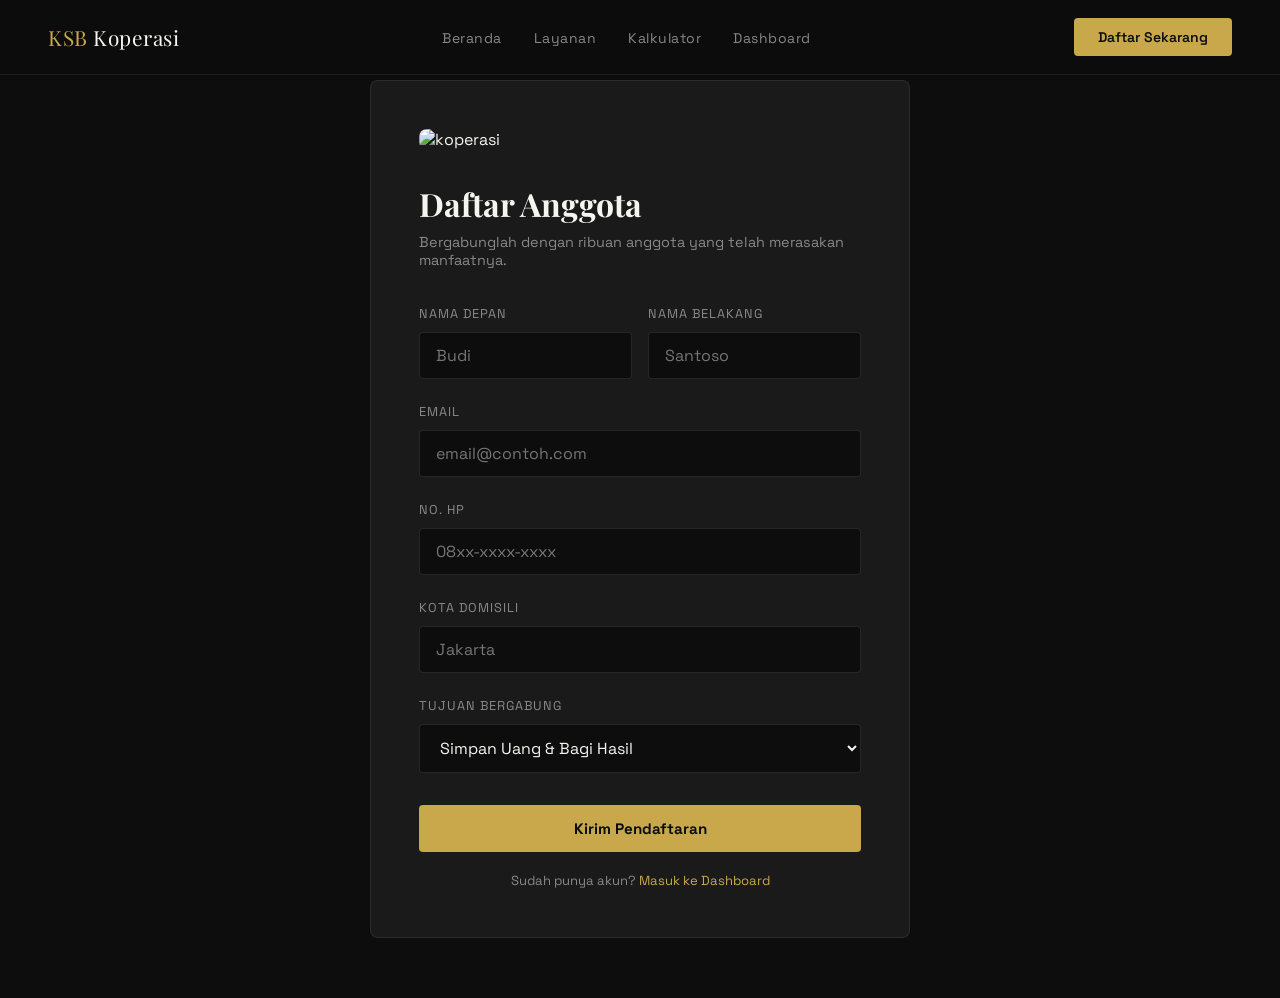
==== daftar.html @ c70a6482 "Add files via upload" ====
<!DOCTYPE html>
<html lang="id">
<head>
<meta charset="UTF-8">
<meta name="viewport" content="width=device-width, initial-scale=1.0">
<title>Daftar Anggota — Koperasi Sejahtera Bersama</title>
<link rel="stylesheet" href="style.css">
<style>
  .page-wrap {
    padding-top: 80px; min-height: 100vh;
    display: flex; align-items: center; justify-content: center;
    padding-bottom: 60px;
  }
  .daftar-box {
    background: var(--gray-dark);
    border: 1px solid var(--border);
    border-radius: 8px;
    padding: 48px;
    width: 100%; max-width: 540px;
    margin: 0 24px;
  }

  /* Tempat gambar di atas form */
  .daftar-img {
    width: 100%;
    border-radius: 8px;
    margin-bottom: 32px;
    display: block;
    object-fit: cover;
    max-height: 220px;
  }
  /* Jika belum ada gambar, tampilkan placeholder */
  .daftar-img-placeholder {
    width: 100%; height: 180px;
    border-radius: 8px;
    background: rgba(201,168,76,0.06);
    border: 2px dashed rgba(201,168,76,0.3);
    display: flex; flex-direction: column;
    align-items: center; justify-content: center;
    margin-bottom: 32px;
    color: var(--gray-light);
    font-size: 0.85rem; gap: 8px;
  }
  .daftar-img-placeholder span { font-size: 2rem; }

  .daftar-title {
    font-family: 'Playfair Display', serif;
    font-size: 2rem; font-weight: 700; margin-bottom: 8px;
  }
  .daftar-sub { color: var(--gray-light); font-size: 0.9rem; margin-bottom: 36px; }
  .daftar-row { display: grid; grid-template-columns: 1fr 1fr; gap: 16px; }

  .success-msg { display: none; text-align: center; padding: 24px 0; }
  .success-msg.show { display: block; }
  .success-icon { font-size: 3rem; margin-bottom: 16px; }
  .success-msg h3 { font-family: 'Playfair Display', serif; font-size: 1.5rem; margin-bottom: 8px; color: var(--accent-gold); }
  .success-msg p { color: var(--gray-light); font-size: 0.9rem; }

  @media (max-width: 600px) {
    .daftar-row { grid-template-columns: 1fr; }
    .daftar-box { padding: 32px 24px; }
  }
</style>
</head>
<body>

<nav>
  <a class="nav-logo" href="index.html">KSB <span>Koperasi</span></a>
  <ul class="nav-links">
    <li><a href="index.html">Beranda</a></li>
    <li><a href="index.html#layanan">Layanan</a></li>
    <li><a href="index.html#kalkulator">Kalkulator</a></li>
    <li><a href="dashboard.html">Dashboard</a></li>
  </ul>
  <a class="nav-cta" href="daftar.html" class="active">Daftar Sekarang</a>
</nav>

<div class="page-wrap">
  <div class="daftar-box">


    <img src="IMG_20250201_070642-koperasi.jpg" alt="koperasi" class="daftar-img">

    <div id="daftar-form-wrap">
      <div class="daftar-title">Daftar Anggota</div>
      <div class="daftar-sub">Bergabunglah dengan ribuan anggota yang telah merasakan manfaatnya.</div>

      <div class="daftar-row">
        <div class="form-group">
          <label class="form-label">Nama Depan</label>
          <input class="form-input" type="text" placeholder="Budi">
        </div>
        <div class="form-group">
          <label class="form-label">Nama Belakang</label>
          <input class="form-input" type="text" placeholder="Santoso">
        </div>
      </div>
      <div class="form-group">
        <label class="form-label">Email</label>
        <input class="form-input" type="email" placeholder="email@contoh.com">
      </div>
      <div class="form-group">
        <label class="form-label">No. HP</label>
        <input class="form-input" type="tel" placeholder="08xx-xxxx-xxxx">
      </div>
      <div class="form-group">
        <label class="form-label">Kota Domisili</label>
        <input class="form-input" type="text" placeholder="Jakarta">
      </div>
      <div class="form-group">
        <label class="form-label">Tujuan Bergabung</label>
        <select class="form-select">
          <option>Simpan Uang & Bagi Hasil</option>
          <option>Mengajukan Pinjaman</option>
          <option>Investasi Bersama</option>
          <option>Semua Layanan</option>
        </select>
      </div>

      <button class="btn-primary" style="width:100%;margin-top:8px;text-align:center" onclick="submitDaftar()">Kirim Pendaftaran</button>

      <div style="text-align:center;margin-top:20px;font-size:0.82rem;color:var(--gray-light)">
        Sudah punya akun? <a href="dashboard.html" style="color:var(--accent-gold);text-decoration:none">Masuk ke Dashboard</a>
      </div>
    </div>

    <div class="success-msg" id="success-msg">
      <div class="success-icon">✅</div>
      <h3>Pendaftaran Berhasil!</h3>
      <p>Tim kami akan menghubungi Anda dalam 1–2 hari kerja untuk proses verifikasi.</p>
      <a class="btn-primary" href="index.html" style="margin-top:28px">Kembali ke Beranda</a>
    </div>
  </div>
</div>

<script>
  function submitDaftar() {
    document.getElementById('daftar-form-wrap').style.display = 'none';
    document.getElementById('success-msg').classList.add('show');
  }
</script>
</body>
</html>
---- style.css ----
@import url('https://fonts.googleapis.com/css2?family=Space+Grotesk:wght@300;400;500;600;700&family=Playfair+Display:wght@700;900&display=swap');

:root {
  --black: #0d0d0d;
  --white: #f5f5f0;
  --gray-dark: #1a1a1a;
  --gray-mid: #2e2e2e;
  --gray-light: #888888;
  --accent-gold: #c9a84c;
  --accent-teal: #4cc9c0;
  --accent-rose: #e07070;
  --border: rgba(255,255,255,0.08);
}

* { margin: 0; padding: 0; box-sizing: border-box; }

body {
  font-family: 'Space Grotesk', sans-serif;
  background: var(--black);
  color: var(--white);
  min-height: 100vh;
}

/* NAV */
nav {
  position: fixed; top: 0; width: 100%; z-index: 100;
  padding: 18px 48px;
  display: flex; align-items: center; justify-content: space-between;
  background: rgba(13,13,13,0.85);
  backdrop-filter: blur(12px);
  border-bottom: 1px solid var(--border);
}
.nav-logo {
  font-family: 'Playfair Display', serif;
  font-size: 1.3rem;
  color: var(--accent-gold);
  letter-spacing: 0.5px;
  text-decoration: none;
}
.nav-logo span { color: var(--white); }
.nav-links { display: flex; gap: 32px; list-style: none; }
.nav-links a {
  color: var(--gray-light);
  text-decoration: none;
  font-size: 0.875rem;
  letter-spacing: 0.5px;
  transition: color 0.2s;
}
.nav-links a:hover, .nav-links a.active { color: var(--white); }
.nav-cta {
  background: var(--accent-gold);
  color: var(--black);
  border: none;
  padding: 10px 24px;
  border-radius: 4px;
  font-family: 'Space Grotesk', sans-serif;
  font-weight: 600;
  font-size: 0.875rem;
  cursor: pointer;
  text-decoration: none;
  transition: opacity 0.2s;
}
.nav-cta:hover { opacity: 0.85; }

/* BUTTONS */
.btn-primary {
  background: var(--accent-gold);
  color: var(--black);
  border: none;
  padding: 14px 32px;
  border-radius: 4px;
  font-family: 'Space Grotesk', sans-serif;
  font-weight: 700;
  font-size: 0.95rem;
  cursor: pointer;
  text-decoration: none;
  display: inline-block;
  transition: opacity 0.2s, transform 0.2s;
}
.btn-primary:hover { opacity: 0.88; transform: translateY(-1px); }
.btn-outline {
  background: transparent;
  color: var(--white);
  border: 1px solid rgba(255,255,255,0.2);
  padding: 14px 32px;
  border-radius: 4px;
  font-family: 'Space Grotesk', sans-serif;
  font-weight: 500;
  font-size: 0.95rem;
  cursor: pointer;
  text-decoration: none;
  display: inline-block;
  transition: border-color 0.2s, background 0.2s;
}
.btn-outline:hover { border-color: var(--white); background: rgba(255,255,255,0.04); }

/* FORMS */
.form-group { margin-bottom: 24px; }
.form-label {
  display: block;
  font-size: 0.8rem; letter-spacing: 1px; text-transform: uppercase;
  color: var(--gray-light); margin-bottom: 10px;
}
.form-input, .form-select {
  width: 100%;
  background: var(--black);
  border: 1px solid rgba(255,255,255,0.1);
  color: var(--white);
  padding: 12px 16px;
  border-radius: 4px;
  font-family: 'Space Grotesk', sans-serif;
  font-size: 1rem;
  outline: none;
  transition: border-color 0.2s;
}
.form-input:focus, .form-select:focus { border-color: var(--accent-gold); }
.form-select option { background: var(--gray-dark); }

/* SECTION */
.section-block {
  padding: 100px 48px;
  border-top: 1px solid var(--border);
}
.section-header { margin-bottom: 60px; }
.section-eyebrow {
  font-size: 0.72rem; letter-spacing: 2.5px; text-transform: uppercase;
  color: var(--accent-teal); margin-bottom: 16px;
}
.section-title {
  font-family: 'Playfair Display', serif;
  font-size: clamp(1.8rem, 3vw, 2.8rem);
  font-weight: 700; line-height: 1.2;
}

/* FOOTER */
footer {
  border-top: 1px solid var(--border);
  padding: 40px 48px;
  display: flex; align-items: center; justify-content: space-between;
  color: var(--gray-light); font-size: 0.85rem;
}
footer a { color: var(--gray-light); text-decoration: none; }
footer a:hover { color: var(--white); }

@media (max-width: 768px) {
  nav { padding: 16px 24px; }
  .nav-links { display: none; }
  .section-block { padding: 60px 24px; }
  footer { flex-direction: column; gap: 12px; text-align: center; padding: 28px 24px; }
}
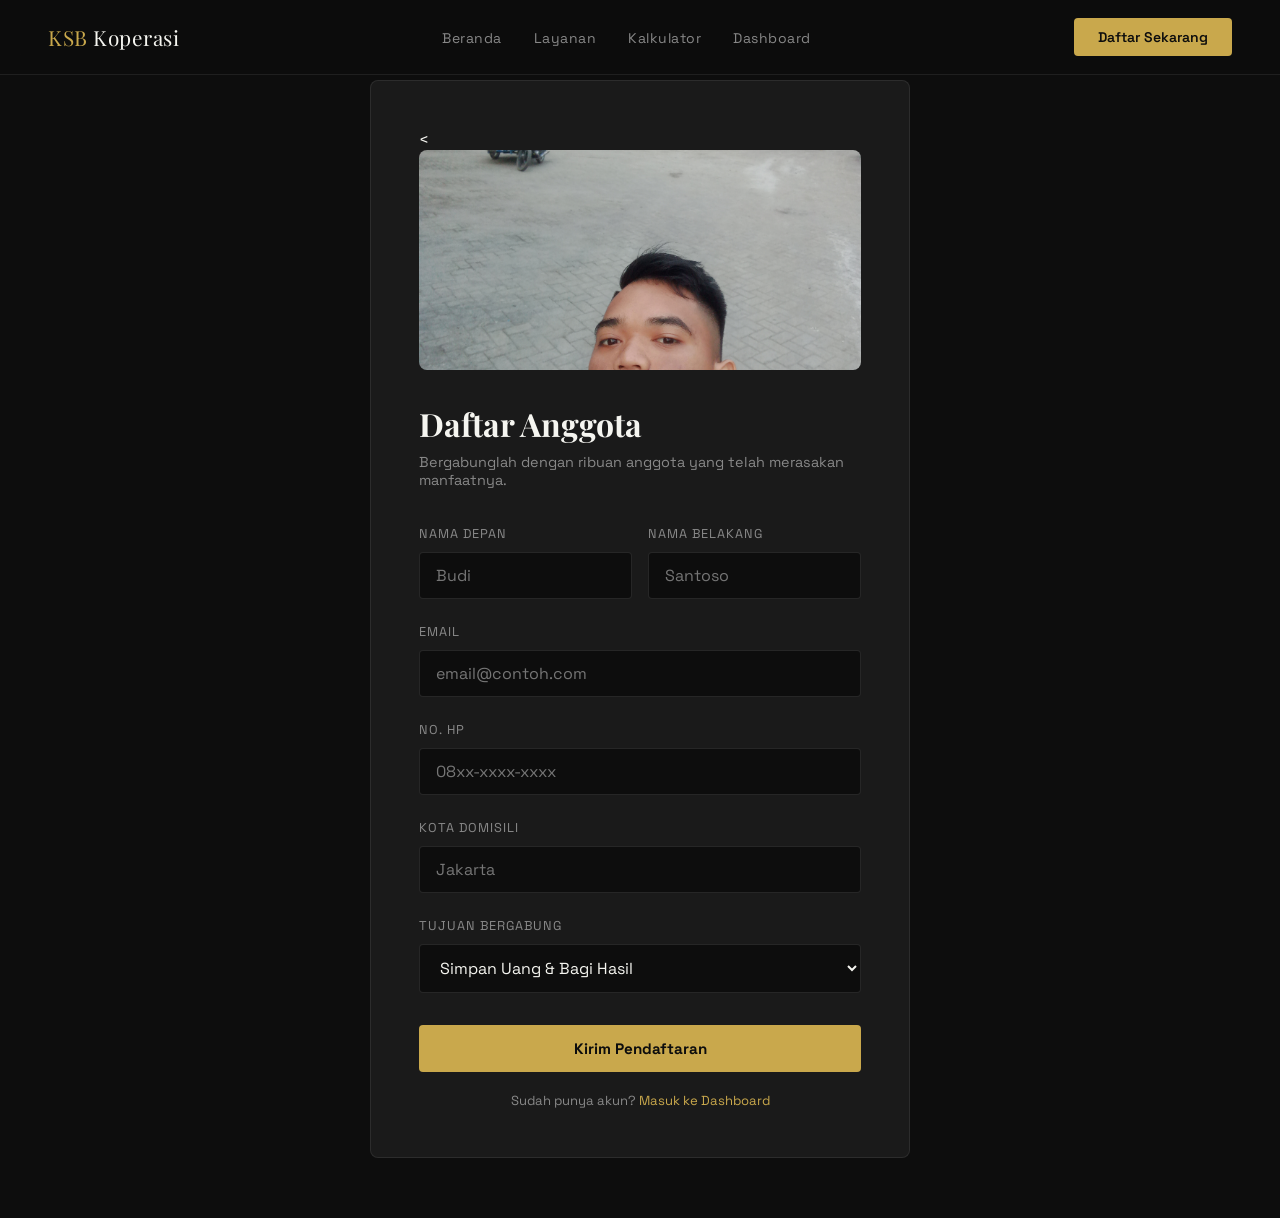
==== commit d0291d46: "Update image source in daftar.html" ====
--- a/daftar.html
+++ b/daftar.html
@@ -79,7 +79,7 @@
   <div class="daftar-box">
 
 
-    <img src="IMG_20250201_070642-koperasi.jpg" alt="koperasi" class="daftar-img">
+    <<img src="IMG_20250201_070642.jpg" class="daftar-img">
 
     <div id="daftar-form-wrap">
       <div class="daftar-title">Daftar Anggota</div>
@@ -140,4 +140,4 @@
   }
 </script>
 </body>
-</html>+</html>
